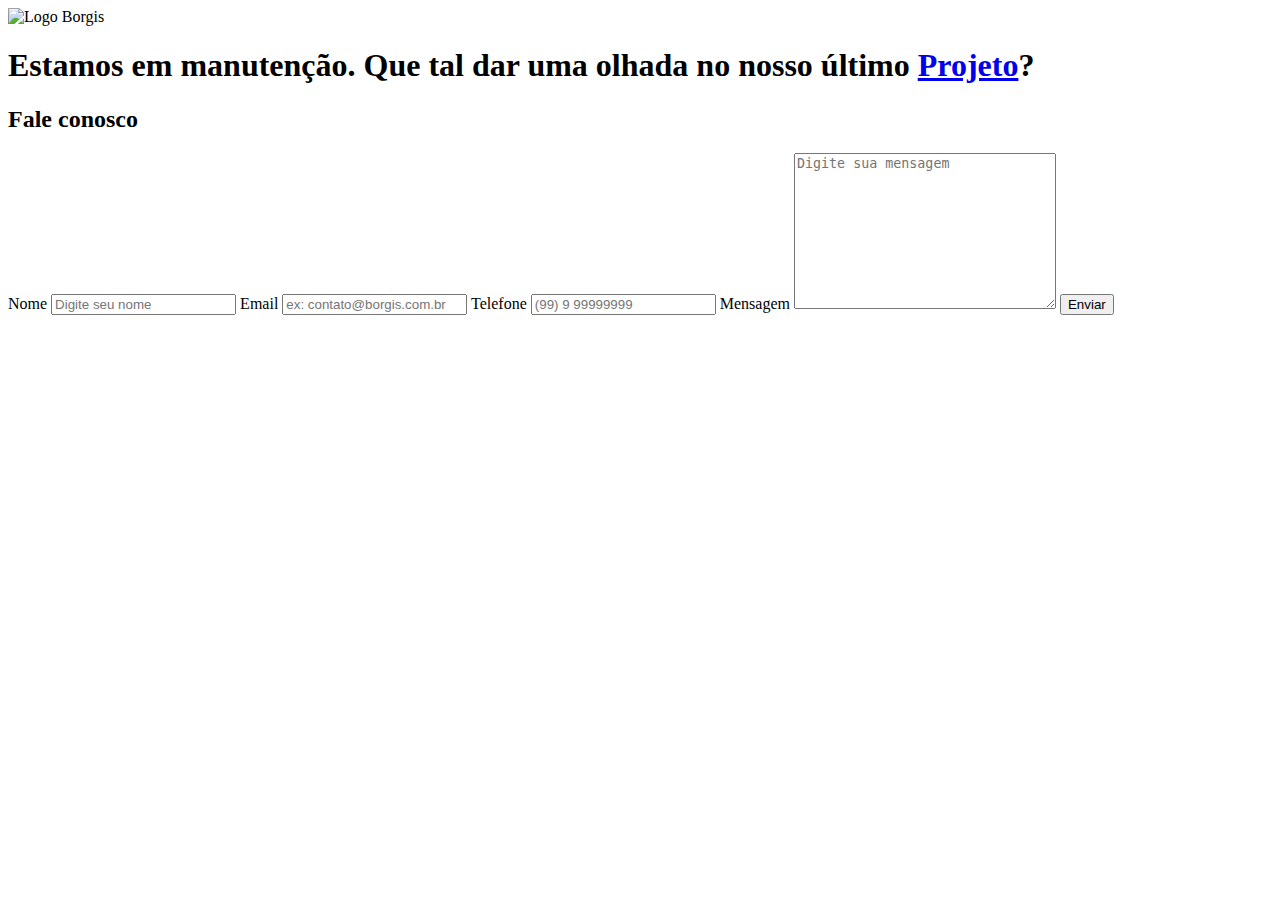
==== index.html @ 3ebaa64a "first commit: adicionado a estrutura atual" ====
<!DOCTYPE html>
<html lang="en">
<head>
    <meta charset="UTF-8">
    <meta name="viewport" content="width=device-width, initial-scale=1.0">
    <link rel="preconnect" href="https://fonts.googleapis.com">
    <link rel="preconnect" href="https://fonts.gstatic.com" crossorigin>
    <link href="https://fonts.googleapis.com/css2?family=Montserrat:ital,wght@0,100..900;1,100..900&family=Oswald:wght@200..700&display=swap" rel="stylesheet">
    <link rel="shortcut icon" href="assets/imgs/favicon.png" type="image/x-icon">
    <title>Borgis - Desenvolvimento</title>
    <link rel="stylesheet" href="assets/css/style-index.css">
</head>
<body>
    <header>
        <img src="assets/imgs/logo-borgis.svg" alt="Logo Borgis">
    </header>
    <main >
        <h1>Estamos em manutenção. Que tal dar uma olhada no nosso último <a href="https://borgis.com.br/htmls/relatorios.html">Projeto</a>?</h1>
        <section class="contato">
            <h2>Fale conosco</h2>
            <form id="frmContato" action="https://formsubmit.co/c2db06353ae8633bc7feb4b4b7a98e05" method="post">
                <label>Nome</label>
                <input type="text" name="name" placeholder="Digite seu nome" autocomplete="off">
                <label>Email</label>
                <input type="email" name="email" placeholder="ex: contato@borgis.com.br" autocomplete="on">
                <label>Telefone</label>
                <input type="tel" name="telefone" placeholder="(99) 9 99999999" autocomplete="off">
                <label>Mensagem</label>
                <textarea name="message" cols="30" rows="10" placeholder="Digite sua mensagem"></textarea>
                <button id="btnFrmEnvia" type="submit" >Enviar</button>
                <input type="hidden" name="_next" value="https://borgis.com.br/htmls/thanks.html">
                <input type="hidden" name="_captcha" value="false">
            </form>
        </section>
    </main>
</body>
</html>
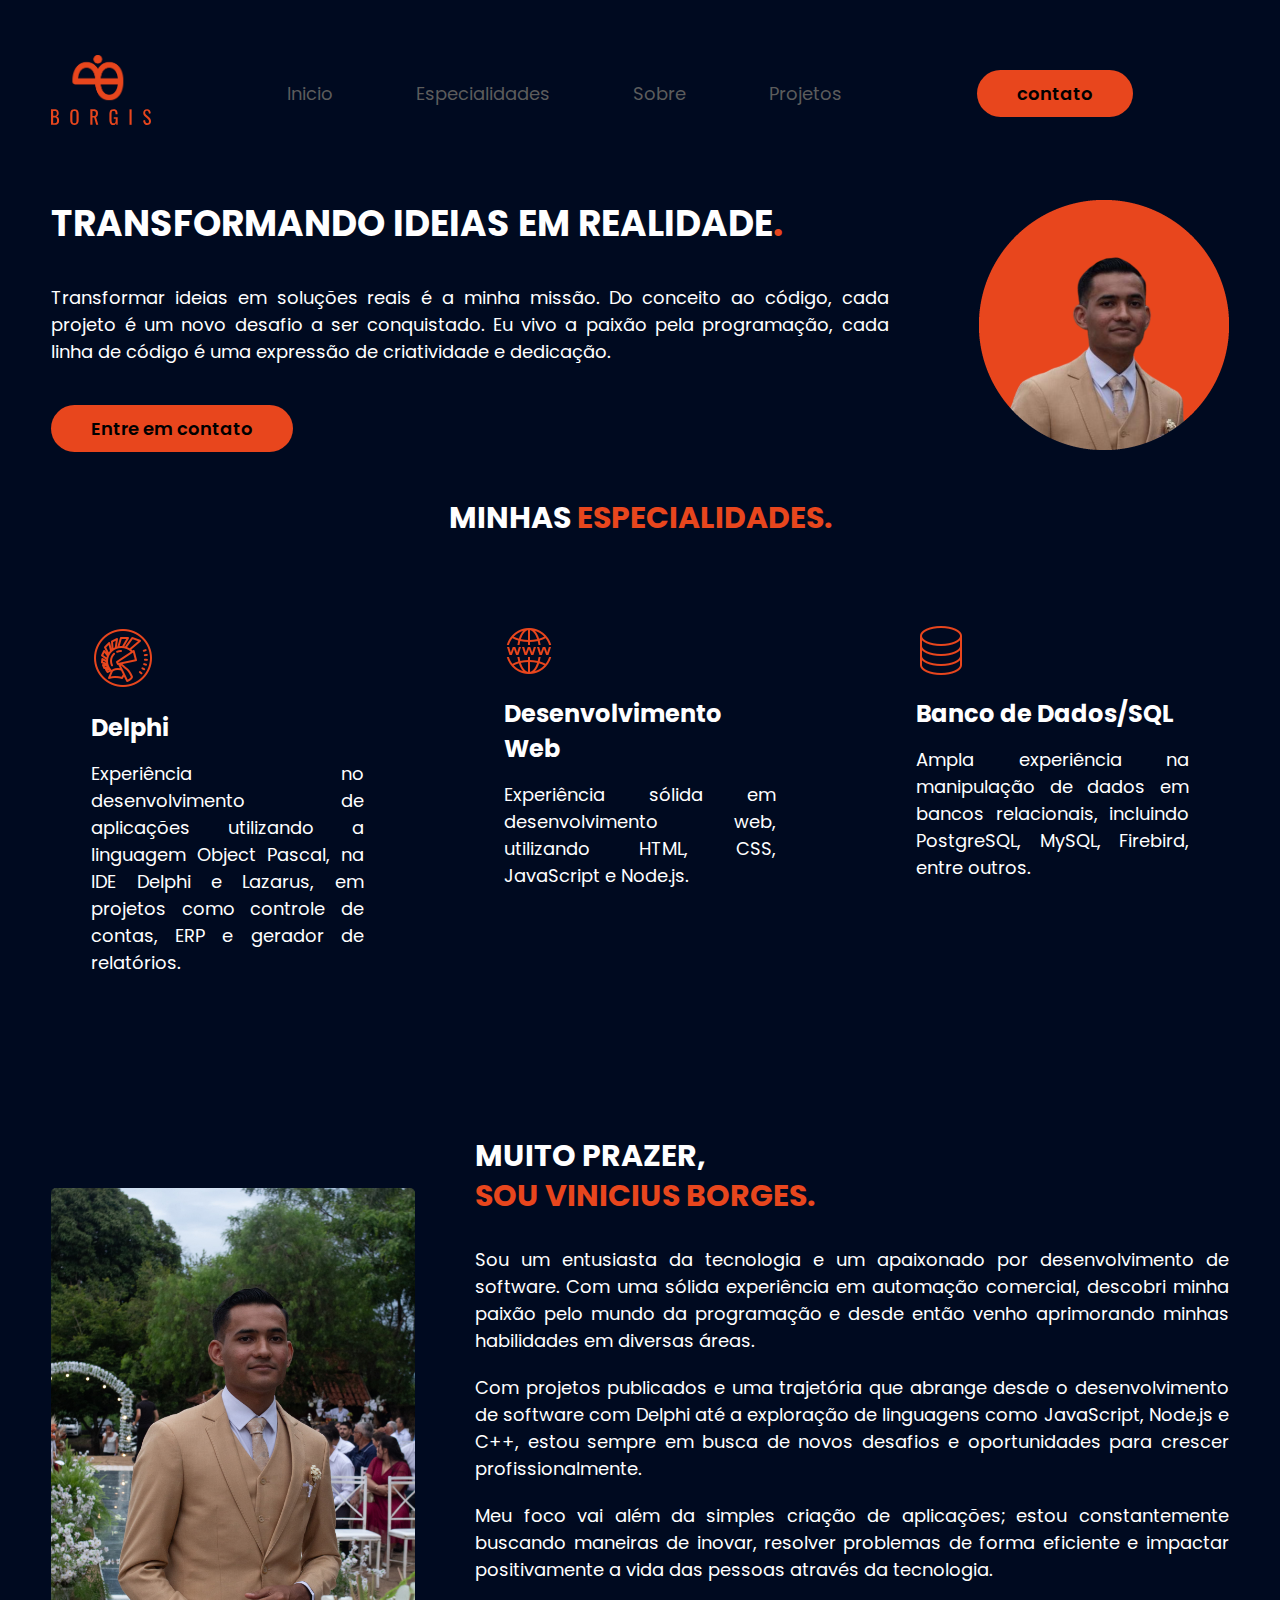
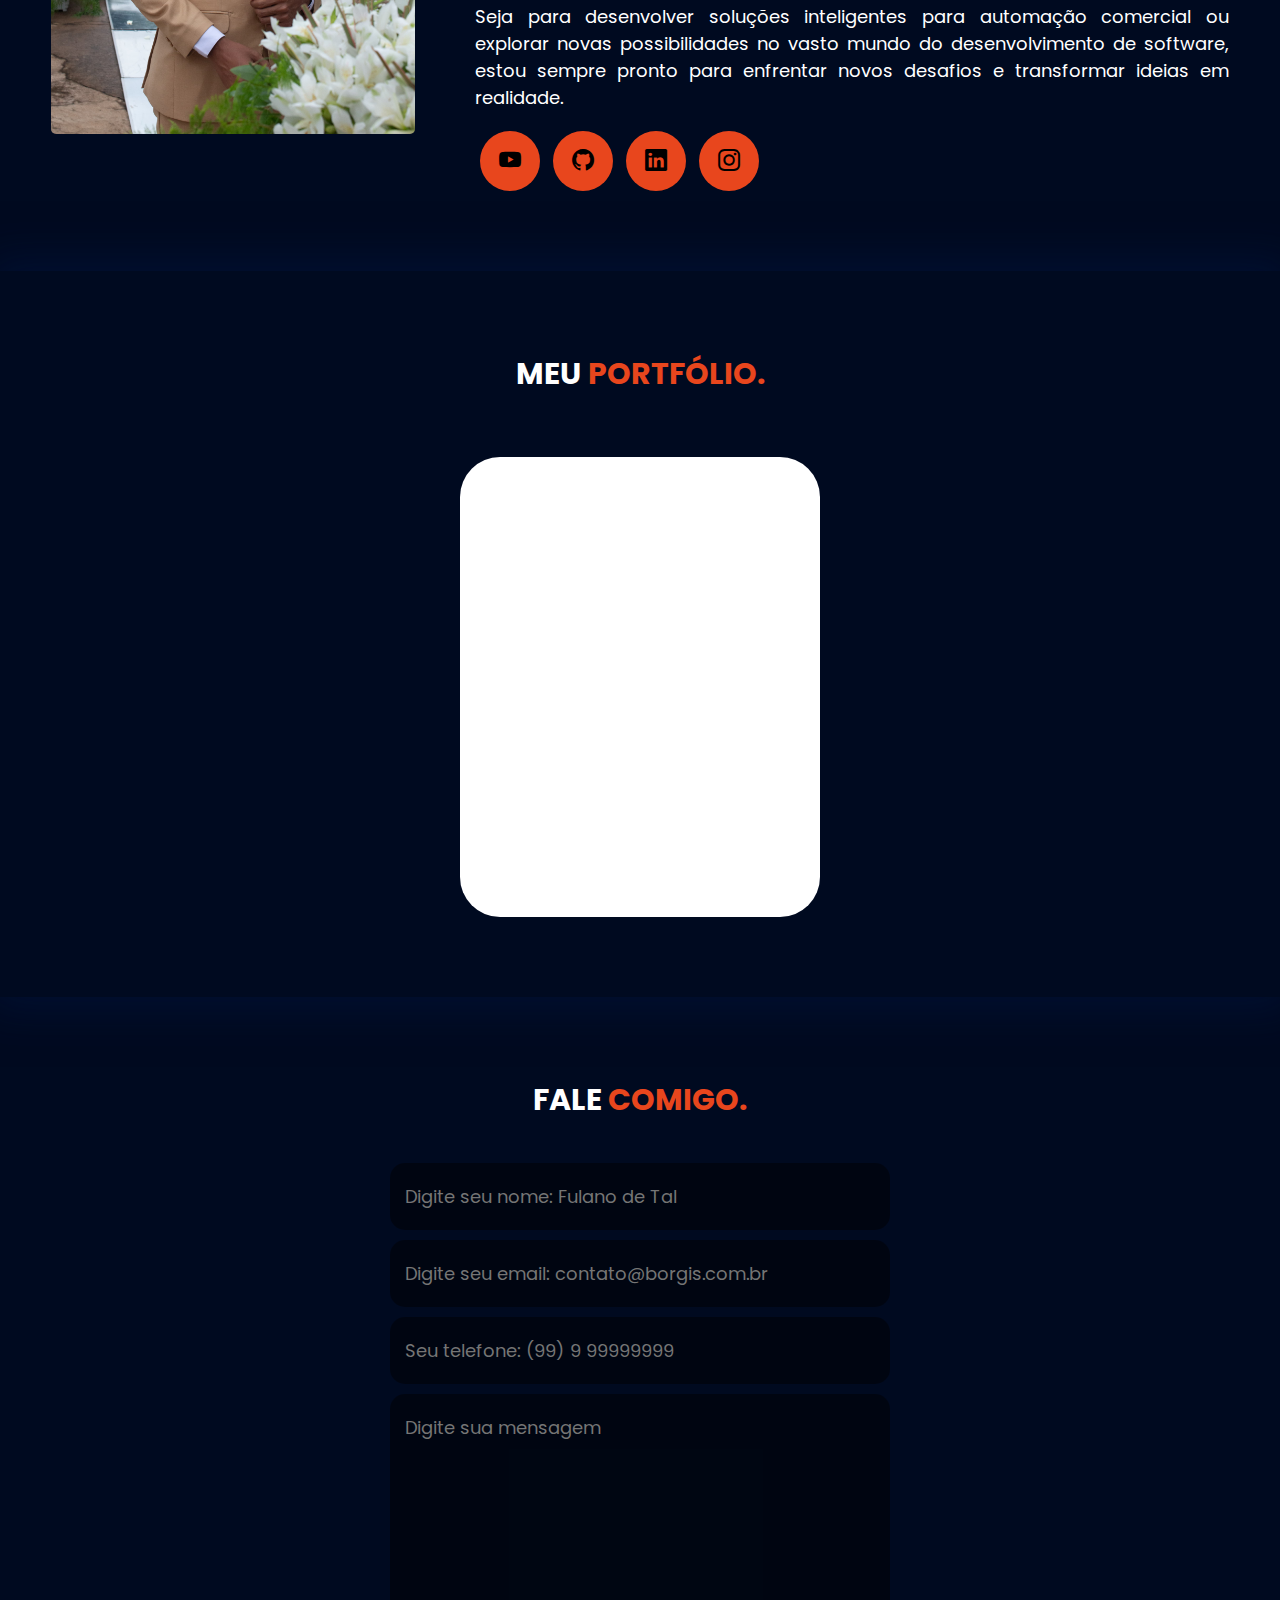
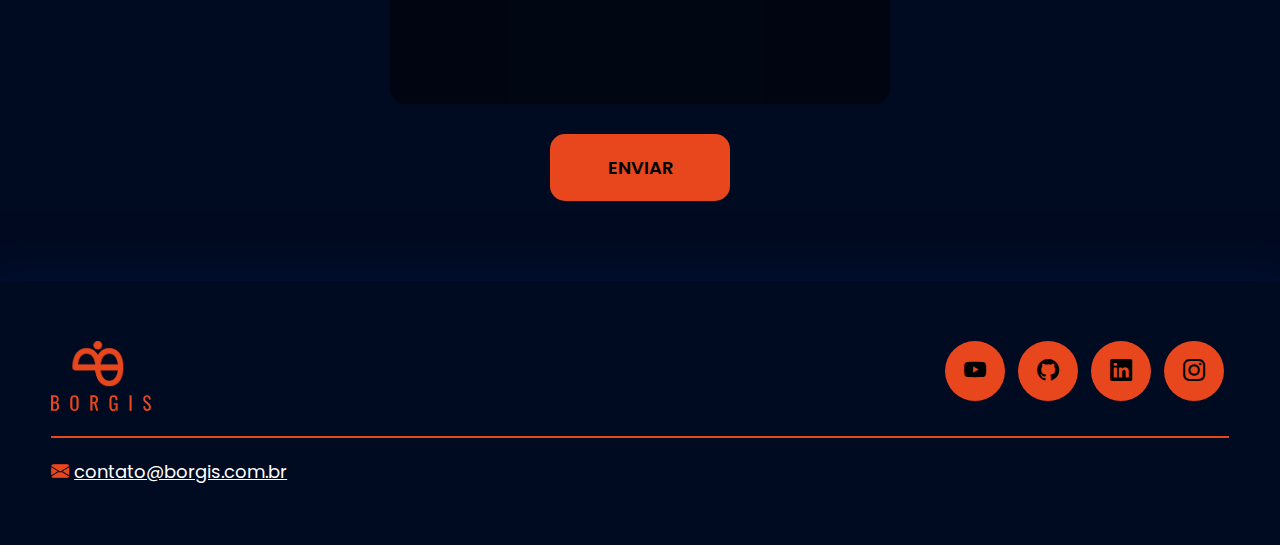
==== commit aef9bdcd: "corrigido nome da pasta assets, finalizada landing page principal index.html" ====
--- a/index.html
+++ b/index.html
@@ -3,35 +3,206 @@
 <head>
     <meta charset="UTF-8">
     <meta name="viewport" content="width=device-width, initial-scale=1.0">
+    <!-- GOOGLE FONTS -->
     <link rel="preconnect" href="https://fonts.googleapis.com">
     <link rel="preconnect" href="https://fonts.gstatic.com" crossorigin>
-    <link href="https://fonts.googleapis.com/css2?family=Montserrat:ital,wght@0,100..900;1,100..900&family=Oswald:wght@200..700&display=swap" rel="stylesheet">
+    <link href="https://fonts.googleapis.com/css2?family=Poppins:ital,wght@0,100;0,200;0,300;0,400;0,500;0,600;0,700;0,800;0,900;1,100;1,200;1,300;1,400;1,500;1,600;1,700;1,800;1,900&display=swap" rel="stylesheet">
+    <!-- FIM GOOGLE FONTS -->
+    <!-- BOOTSTRAP ICONS -->
+    <link rel="stylesheet" href="https://cdn.jsdelivr.net/npm/bootstrap-icons@1.11.3/font/bootstrap-icons.min.css">
+    <!-- FIM BOOTSTRAP ICONS-->
     <link rel="shortcut icon" href="assets/imgs/favicon.png" type="image/x-icon">
+    <meta name="description" content="Bem-vindo ao Borgis! Sou um desenvolvedor de software apaixonado por transformar ideias em realidade. No Borgis, ofereço serviços de desenvolvimento web, criação de aplicativos móveis, automação comercial e consultoria em tecnologia da informação. Tenho experiência em Delphi, desenvolvimento web, bancos de dados/SQL e muito mais. Entre em contato comigo para discutir como posso ajudar a transformar suas ideias em soluções de software personalizadas e inovadoras.">
+    <meta name="keywords" content="Borgis, desenvolvimento de software, desenvolvimento web, aplicativos móveis, automação comercial, consultoria em TI, Delphi, HTML, CSS, JavaScript, Node.js, PostgreSQL, MySQL, Firebird, gerador de relatórios, FastReport, sistema Gdoor, Firebird 2.0">
     <title>Borgis - Desenvolvimento</title>
     <link rel="stylesheet" href="assets/css/style-index.css">
+    <script src="/assets/js/script-index.js" defer></script>
 </head>
 <body>
     <header>
-        <img src="assets/imgs/logo-borgis.svg" alt="Logo Borgis">
+        <div class="container">
+            <div class="logo">
+                <a href="#topo">
+                    <img src="assets/imgs/logo-borgis.svg" alt="Logo da pagina e botão para voltar ao inicio">
+                </a>
+            </div><!-- logo --> 
+
+            <nav class="menu-desktop">
+                <ul>
+                    <li><a href="#topo">Inicio</a></li>
+                    <li><a href="#especialidades">Especialidades</a></li>
+                    <li><a href="#sobre">Sobre</a></li>
+                    <li><a href="#portfolio">Projetos</a></li>
+                </ul>
+            </nav><!-- menu-desktop -->
+
+            <div class="btn-contato">
+                <a href="#contato">
+                    <button>
+                        contato
+                    </button>
+                </a>
+            </div><!-- btn-contato -->
+
+            <div id="ab-menu" class="btn-abrir-menu">
+                <i class="bi bi-list"></i>
+            </div> <!-- fim-btn-abrir-menu -->
+
+            <div class="menu-mobile" id="menu-mobile">
+                <div class="btn-fechar">
+                    <i class="bi bi-x-lg"></i>
+                </div> <!-- fim-btn-fechar -->
+
+                <nav>
+                    <ul>
+                        <li><a href="#topo">Inicio</a></li>
+                        <li><a href="#especialidades">Especialidades</a></li>
+                        <li><a href="#sobre">Sobre</a></li>
+                        <li><a href="#portfolio">Projetos</a></li>
+                        <li><a href="#contato">Contato</a></li>
+                    </ul>
+                </nav><!-- nav-menu-mobile -->
+            </div> <!-- fim-menu-mobile -->
+
+            <div class="overlay-menu" id="overlay-menu">
+
+            </div>
+
+        </div><!-- container -->
     </header>
     <main >
-        <h1>Estamos em manutenção. Que tal dar uma olhada no nosso último <a href="https://borgis.com.br/htmls/relatorios.html">Projeto</a>?</h1>
-        <section class="contato">
-            <h2>Fale conosco</h2>
-            <form id="frmContato" action="https://formsubmit.co/c2db06353ae8633bc7feb4b4b7a98e05" method="post">
-                <label>Nome</label>
-                <input type="text" name="name" placeholder="Digite seu nome" autocomplete="off">
-                <label>Email</label>
-                <input type="email" name="email" placeholder="ex: contato@borgis.com.br" autocomplete="on">
-                <label>Telefone</label>
-                <input type="tel" name="telefone" placeholder="(99) 9 99999999" autocomplete="off">
-                <label>Mensagem</label>
-                <textarea name="message" cols="30" rows="10" placeholder="Digite sua mensagem"></textarea>
-                <button id="btnFrmEnvia" type="submit" >Enviar</button>
-                <input type="hidden" name="_next" value="https://borgis.com.br/htmls/thanks.html">
-                <input type="hidden" name="_captcha" value="false">
-            </form>
-        </section>
-    </main>
+
+        <section id="topo" class="topo-pg">
+            <div class="container">
+                <div class="flex">
+
+                    <div class="txt-topo-pg">
+                        <h1>TRANSFORMANDO IDEIAS EM REALIDADE<SPAN>.</SPAN></h1>
+                        <p>Transformar ideias em soluções reais é a minha missão. Do conceito ao código, cada projeto é um novo desafio a ser conquistado. Eu vivo a paixão pela programação, cada linha de código é uma expressão de criatividade e dedicação.</p>
+                        <div class="btn-contato">
+                            <a href="#">
+                                <button>
+                                    Entre em contato
+                                </button>
+                            </a>
+                        </div> <!-- fim-btn-contato -->
+                    </div> <!-- fim-txt-topo-pg -->                    
+
+                    <div class="img-topo-pg">
+                        <img src="assets/imgs/borgis-perfil.png" alt="Uma foto de perfil do Borgis">
+                    </div> <!-- fim-img-topo-pg -->
+                </div> <!-- fim-flex -->
+            </div> <!-- fim-container -->
+        </section> <!-- fim-topo-pg -->
+
+        <section id="especialidades" class="especialidades">
+            <div class="container">
+                <h2 class="titulo">MINHAS <span>ESPECIALIDADES.</span></h2>
+                <div class="flex">
+                    <div class="card">
+                        <img src="/assets/imgs/delphi-icon.png" alt="Icone do Delphi retirado da Icons8">
+                        <h3>Delphi</h3>
+                        <p>Experiência no desenvolvimento de aplicações utilizando a linguagem Object Pascal, na IDE Delphi e Lazarus, em projetos como controle de contas, ERP e gerador de relatórios.</p>
+                    </div> <!-- fim-card -->
+
+                    <div class="card">
+                        <img src="assets/imgs/web-icon.png" alt="Icone do Delphi retirado da Icons8">
+                        <h3>Desenvolvimento Web</h3>
+                        <p>Experiência sólida em desenvolvimento web, utilizando HTML, CSS, JavaScript e Node.js.</p>
+                    </div> <!-- fim-card -->
+
+                    <div class="card">
+                        <img src="/assets/imgs/database-icon.png" alt="Icone do Delphi retirado da Icons8">
+                        <h3>Banco de Dados/SQL</h3>
+                        <p>Ampla experiência na manipulação de dados em bancos relacionais, incluindo PostgreSQL, MySQL, Firebird, entre outros.</p>
+                    </div> <!-- fim-card -->
+                </div> <!-- fim-flex -->
+            </div> <!-- fim-container -->
+        </section> <!-- fim-especialidades -->
+
+        <section id="sobre" class="sobre">
+            <div class="container">
+                <div class="flex">
+
+                    <div class="img-sobre">
+                        <img src="/assets/imgs/borgis-integer.jpeg" alt="Um foto de perfil do Borgis">
+                    </div> <!-- fim-img-sobre -->
+
+                    <div class="txt-sobre">
+                        <h2>MUITO PRAZER, <span>SOU VINICIUS BORGES.</span></h2>
+                        <p>Sou um entusiasta da tecnologia e um apaixonado por desenvolvimento de software. Com uma sólida experiência em automação comercial, descobri minha paixão pelo mundo da programação e desde então venho aprimorando minhas habilidades em diversas áreas.</p>
+                        <p>Com projetos publicados e uma trajetória que abrange desde o desenvolvimento de software com Delphi até a exploração de linguagens como JavaScript, Node.js e C++, estou sempre em busca de novos desafios e oportunidades para crescer profissionalmente.</p>
+                        <p>Meu foco vai além da simples criação de aplicações; estou constantemente buscando maneiras de inovar, resolver problemas de forma eficiente e impactar positivamente a vida das pessoas através da tecnologia.</p>
+                        <p>Seja para desenvolver soluções inteligentes para automação comercial ou explorar novas possibilidades no vasto mundo do desenvolvimento de software, estou sempre pronto para enfrentar novos desafios e transformar ideias em realidade.</p>
+
+                        <div class="btn-social">
+                            <a href="#"><button><i class="bi bi-youtube"></i></button></a>
+                            <a href="#"><button><i class="bi bi-github"></i></button></a>
+                            <a href="#"><button><i class="bi bi-linkedin"></i></button></a>
+                            <a href="#"><button><i class="bi bi-instagram"></i></button></a>
+                        </div> <!-- FIM-BTN-SOCIAL -->
+                    </div> <!-- fim-txt-sobre --> 
+
+                </div> <!-- fim-flex -->
+            </div> <!-- fim-container -->
+        </section> <!-- fim-sobre -->
+
+        <section id="portfolio" class="portifolio">
+            <div class="container">
+                <h2 class="titulo">MEU <span>PORTFÓLIO.</span></h2>
+                <div class="flex">
+                    <div class="img-port">
+                            <iframe scrolling="no" src="https://borgis.com.br/htmls/relatorios.html" width="100%" height="100%"></iframe>  
+                            <div class="overlay">
+                                Borgis - Relatórios Personalizados
+                            </div>         
+                    </div> <!-- fim-img-port -->                   
+                </div> <!-- fim-flex -->
+            </div> <!-- fim-container -->
+        </section> <!-- fim-portifolio -->
+
+        <section id="contato" class="contato">
+            <div class="container">
+                <h2 class="titulo">FALE <span>COMIGO.</span></h2>
+                    <form id="frmContato" action="https://formsubmit.co/c2db06353ae8633bc7feb4b4b7a98e05" method="post">
+                        <input type="text" name="name" placeholder="Digite seu nome: Fulano de Tal" autocomplete="off">
+                        <input type="email" name="email" placeholder="Digite seu email: contato@borgis.com.br" autocomplete="on">
+                        <input type="tel" name="telefone" placeholder="Seu telefone: (99) 9 99999999" autocomplete="off">
+                        <textarea name="message" cols="30" rows="10" placeholder="Digite sua mensagem"></textarea>
+                        <div class="btn-enviar"><input type="submit" value="ENVIAR"></div>
+                        <!-- <button id="btnFrmEnvia" type="submit" >ENVIAR</button> -->
+                        <input type="hidden" name="_next" value="https://borgis.com.br/htmls/thanks.html">
+                        <input type="hidden" name="_captcha" value="false">
+                    </form> <!-- fim-formulario -->
+            </div> <!-- fim-container -->
+        </section> <!-- fim-contato -->
+    </main> <!-- fim-da-main -->
+
+    <footer>
+        <div class="container">
+
+            <div class="line-footer">
+                <div class="flex">
+                    <div class="logo-footer">
+                        <img src="/assets/imgs/logo-borgis.svg" alt="Logo borgis">
+                    </div>
+                    <div class="btn-social">
+                        <a href="#"><button><i class="bi bi-youtube"></i></button></a>
+                        <a href="#"><button><i class="bi bi-github"></i></button></a>
+                        <a href="#"><button><i class="bi bi-linkedin"></i></button></a>
+                        <a href="#"><button><i class="bi bi-instagram"></i></button></a>
+                    </div> <!-- fim-btn-social -->
+                </div>
+            </div> <!-- fim-da-linha -->
+
+            <div class="line-footer cborda">
+                <div class="flex">
+                    <p><i class="bi bi-envelope-fill"></i> <a href="mailto:contato@borgis.com.br">contato@borgis.com.br</a></p>
+                </div>
+                
+            </div> <!-- fim-da-linha -->
+
+        </div> <!-- fim-do-container -->
+    </footer> <!-- fim-do-footer -->
 </body>
 </html>--- a/assets/css/style-index.css
+++ b/assets/css/style-index.css
@@ -0,0 +1,538 @@
+/* ESTILO GERAL */
+
+* {
+    margin: 0;
+    padding: 0;
+    box-sizing: border-box;
+    font-family: "Poppins", sans-serif;
+}
+
+/* Definindo um tamanho base para o corpo do texto */
+html {
+    font-size: 12px; /* Tamanho base em pixels */
+  }
+  
+  /* Usando clamp para definir o tamanho do texto */
+  h1 {
+    font-size: clamp(2rem, 5vw, 3rem); /* Tamanho mínimo, viewport width e tamanho máximo */
+  }
+  
+  h2 {
+    font-size: clamp(1.5rem, 4vw, 2.5rem);
+  }
+  
+  h3 {
+    font-size: clamp(1.2rem, 3vw, 2rem);
+  }
+  
+  p {
+    font-size: clamp(1rem, 2vw, 1.5rem);
+    text-align: justify;
+  }
+  
+  a {
+    font-size: clamp(1rem, 2vw, 1.5rem);
+  }
+
+  i {
+    color: #000;
+  }
+  
+
+body {
+    background-color: #000A20;
+    height: 100vh;
+}
+
+.container {
+    margin: 0 auto;
+    max-width: 1280px;
+}
+
+.flex {
+    display: flex;
+}
+
+.btn-contato button{
+    padding: 10px 40px;
+    font-size: 18px;
+    font-weight: 600;
+    background-color: #E8461D;
+    border: 0;
+    border-radius: 30px;
+    cursor: pointer;
+    transition: .2s;
+}
+
+.btn-contato button:hover {
+    box-shadow: 0 0 8px #E8461D;
+    transform: scale(1.05);
+}
+
+h2.titulo {
+    color: #fff;
+    text-align: center;
+}
+
+h2.titulo span {
+    color: #E8461D;
+}
+
+button:hover{
+    box-shadow: 0 0 8px #E8461D;
+    transform: scale(1.05);
+}
+
+.btn-social button{
+    width: 60px;
+    height: 60px;
+    border-radius: 50%;
+    border: none;
+    background-color: #E8461D;
+    font-size: 22px;
+    cursor: pointer;
+    margin: 0 5px;
+    transition: .2s;
+}
+
+/* HEADER */
+header{
+    padding: 40px 4%;
+    top: 0;
+    position: fixed;
+    width: 100%;
+    background-color: #000A20;
+    z-index: 9999;
+}
+
+header > .container {
+display: flex;
+align-items: center;
+justify-content: space-between;
+}
+
+header a {
+    color: #5c5c5c;
+    text-decoration: none;
+    display: inline-block;
+    transition: .2s;
+}
+
+header a:hover {
+    color: #fff;
+    transform: scale(1.05);
+}
+
+header .container > .logo {
+    height: auto;
+    width: 100px;
+}
+
+header .container > .logo img{
+    height: auto;
+    width: 100px;
+    object-fit: cover;
+}
+
+header nav ul {
+    list-style: none;
+}
+
+header nav.menu-desktop ul li {
+    display: inline-block;
+    padding: 40px;
+}
+
+/* ESTILO MENU MOBILE */
+.menu-mobile{
+    background-color: #001644;
+    height: 100vh;
+    position: fixed;
+    top: 0;
+    right: 0;
+    width: 0;
+    overflow: hidden;
+    transition: .5s;
+    z-index: 99999;
+}
+
+.menu-mobile.abrir-menu {
+    width: 70%;
+}
+
+.menu-mobile.abrir-menu ~ .overlay-menu {
+    display: block;
+}
+
+.menu-mobile .btn-fechar {
+    padding: 20px 5%;
+}
+
+.menu-mobile .btn-fechar i{
+    color: #E8461D;
+    font-size: 30px;
+}
+
+.menu-mobile nav ul{
+    text-align: right;
+}
+
+.menu-mobile nav ul li a{
+    color: #fff;
+    font-size: 20px;
+    font-weight: 300;
+    padding: 20px 8%;
+    display: block;
+}
+
+.menu-mobile nav ul li a:hover{
+    background-color: #E8461D;
+}
+
+.btn-abrir-menu i {
+    color: #E8461D;
+    font-size: 45px;
+    display: none;
+}
+
+.overlay-menu{
+    background-color: #000000a7;
+    width: 100%;
+    height: 100%;
+    position: fixed;
+    top: 0;
+    right: 0;
+    z-index: 8888;
+    display: none;
+}
+
+/* ESTILO DO TOPO DA PAGINA */
+section.topo-pg {
+    padding-top: calc(2 * 100px);
+    padding-right: 4%;
+    padding-bottom: 0;
+    padding-left: 4%;
+  }
+
+section.topo-pg .flex{
+    align-items: center;
+    justify-content: center;
+    gap: 90px;
+}
+
+.topo-pg h1{
+    color: #fff;
+    line-height: 40px;
+}
+
+.topo-pg .txt-topo-pg h1 span{
+    color: #E8461D;
+}
+
+.topo-pg .txt-topo-pg p{
+    color: #fff;
+    margin: 40px 0;
+    text-align: justify;
+}
+
+.topo-pg .img-topo-pg img{
+    position: relative;
+    animation: flutuar 2s ease-in-out infinite alternate;
+}
+
+@keyframes flutuar {
+    0%{
+        top: 0;
+    }
+    100%{
+        top: 25px;
+    }
+}
+
+/* ESTILO DAS ESPECIALIDADES */
+
+section.especialidades {
+    padding: 40px 4%;
+    scroll-margin-top: 150px;
+}
+
+section.especialidades .flex{
+    gap: 60px;
+}
+
+.especialidades .card {
+    color: #fff;
+    padding: 40px;
+    margin-top: 45px;
+    border-radius: 20px;
+    transition: .2s;
+    width: 40%;
+    cursor: pointer;
+}
+
+.especialidades .card:hover {
+    transform: scale(1.05);
+    box-shadow: 0 0 20px #001644;
+}
+
+.especialidades .card h3 {
+    margin: 15px 0;
+}
+
+/* ESTILO SOBRE */
+section.sobre {
+    padding: 80px 4%;
+    scroll-margin-top: 150px;
+}
+
+section.sobre .flex {
+    align-items: center;
+    gap: 60px;
+}
+
+section.sobre .flex .img-sobre  {
+    height: 100%;
+    width: 100%;
+}
+
+section.sobre .flex .img-sobre img{
+    height: 100%;
+    width: 100%;
+    border-radius: 5px;
+    object-fit: cover;
+}
+
+.sobre .txt-sobre {
+    color: #fff;
+}
+
+.sobre .txt-sobre h2{
+    line-height: 40px;
+    margin-bottom: 30px;
+}
+.sobre .txt-sobre h2 span{
+    display: block;
+    color: #E8461D;
+}
+.sobre .txt-sobre p{
+    margin: 20px 0;
+    text-align: justify;
+}
+
+/* ESTILO DO PORTFOLIO */
+section.portifolio {
+    padding: 80px 4%;
+    box-shadow: 0 0 40px 10px #00164480;
+    scroll-margin-top: 150px;
+}
+section.portifolio .flex{
+    justify-content: space-around;
+    margin-top: 60px;
+}
+
+.img-port {
+    width: 360px;
+    margin: 0 auto;
+    max-width: 360px;
+    height: 460px;
+    border-radius: 40px;
+    background-color: #fff;
+    position: relative;
+}
+
+
+.img-port a{
+    cursor: pointer;
+    text-decoration: none;
+    color: #fff;
+}
+
+.img-port iframe{
+    border-radius: 40px;
+    border: none;
+}
+.overlay{
+    position: absolute;
+    top: 0;
+    left: 0;
+    width: 100%;
+    height: 100%;
+    background-color: #000000da;
+    border-radius: 40px;
+    display: flex;
+    align-items: center;
+    justify-content: center;
+    font-weight: 600;
+    color: #fff;
+    opacity: 0;
+    cursor: pointer;
+    transition: .5s;
+    text-align: center;
+}
+
+.overlay:hover{
+    opacity: 1;
+}
+
+/* ESTILO CONTATO */
+section.contato {
+    padding: 80px 4%;
+    scroll-margin-top: 150px;
+}
+
+form{
+    max-width: 500px;
+    margin: 0 auto;
+    display: flex;
+    justify-content: center;
+    flex-direction: column;
+    gap: 10px;
+    margin-top: 40px;
+}
+
+form input, form textarea {
+    width: 100%;
+    background-color: #00000071;
+    border: none;
+    outline: none;
+    padding: 20px 15px;
+    border-radius: 15px;
+    color: #fff;
+    font-size: 18px;
+}
+
+form textarea{
+    resize: none;
+}
+
+form .btn-enviar {
+    margin-top: 20px;
+    text-align: center;
+
+}
+
+form .btn-enviar input {
+    width: 180px;
+    background-color: #E8461D;
+    color: #000;
+    font-weight: 600;
+    cursor: pointer;
+    transition: .2s;
+}
+
+form .btn-enviar input:hover {
+    box-shadow: 0 0 8px #E8461D;
+    transform: scale(1.05);
+}
+
+/* ESTILO DO FOOTER */
+footer{
+    padding: 40px 4%;
+    box-shadow: 0 0 40px 10px #00164480;
+}
+
+footer .flex{
+    justify-content: space-between;
+}
+
+footer .line-footer{
+    padding: 20px 0;
+}
+
+footer .line-footer p i{
+    color: #E8461D;
+}
+
+footer .line-footer p a{
+    color: #fff;
+}
+
+footer .line-footer .logo-footer {
+    height: auto;
+    width: 100px;
+}
+
+.line-footer .logo-footer img{
+    height: auto;
+    width: 100px;
+    object-fit: cover;
+}
+
+.cborda {
+    border-top: 2px solid #E8461D;
+}
+
+@media screen and (max-width: 1020px){
+    /* CLASSES GERAIS */
+    html{
+        font-size: 18px;
+    }
+
+    .flex {
+        flex-direction: column;
+    }
+
+    .topo-pg .flex {
+        flex-direction: column-reverse;
+    }
+
+    /* CABECALHO */
+    .menu-desktop, .btn-contato{
+        display: none;
+    }
+
+    .btn-abrir-menu i {
+        display: block;
+    }
+
+    /* TOPO DO SITE */
+    section.topo-pg {
+        padding-top: calc(2 * 150px);
+        padding-right: 4%;
+        padding-bottom: 0;
+        padding-left: 4%;
+    }
+
+
+    /* ESTILO ESPECIALIDADES */
+    section.especialidades {
+        padding: 80px 8%;
+    }
+    .especialidades .card {
+        width: 100%;
+    }
+
+    /* ESTILO SOBRE */
+    section.sobre{
+        padding: 80px 8%;
+    }
+
+    .sobre .txt-sobre h2{
+        line-height: 32px;
+        text-align: center;
+    }
+
+    .btn-social{
+        text-align: center;
+    }
+
+    /* PORTFOLIO */
+
+    section.portfolio .flex{
+        gap: 40px;
+    }
+
+    /* FOOTER */
+
+    footer .flex {
+        flex-direction: column;
+        gap: 40px;
+    }
+    footer .line-footer {
+        text-align: center;
+    }
+
+    footer .line-footer .logo-footer, footer .line-footer .flex p{
+        margin: 0 auto;
+    }
+}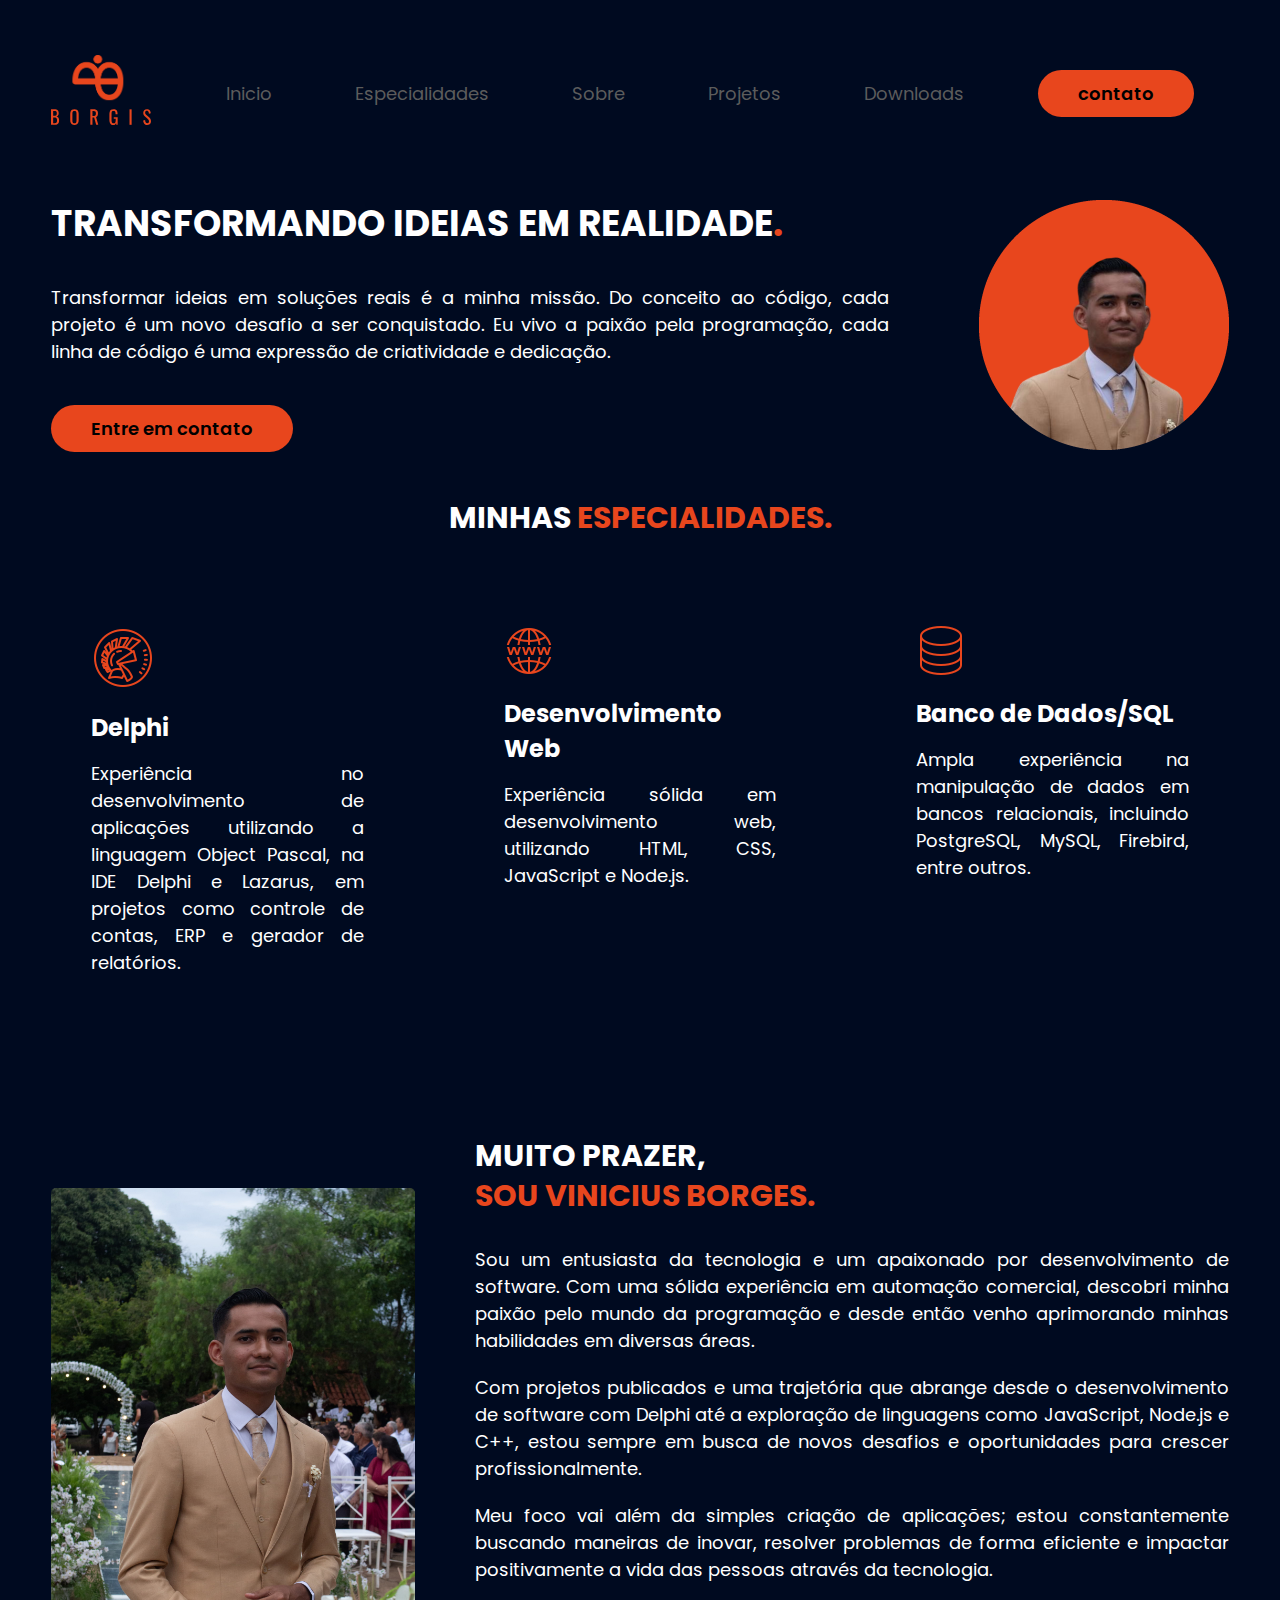
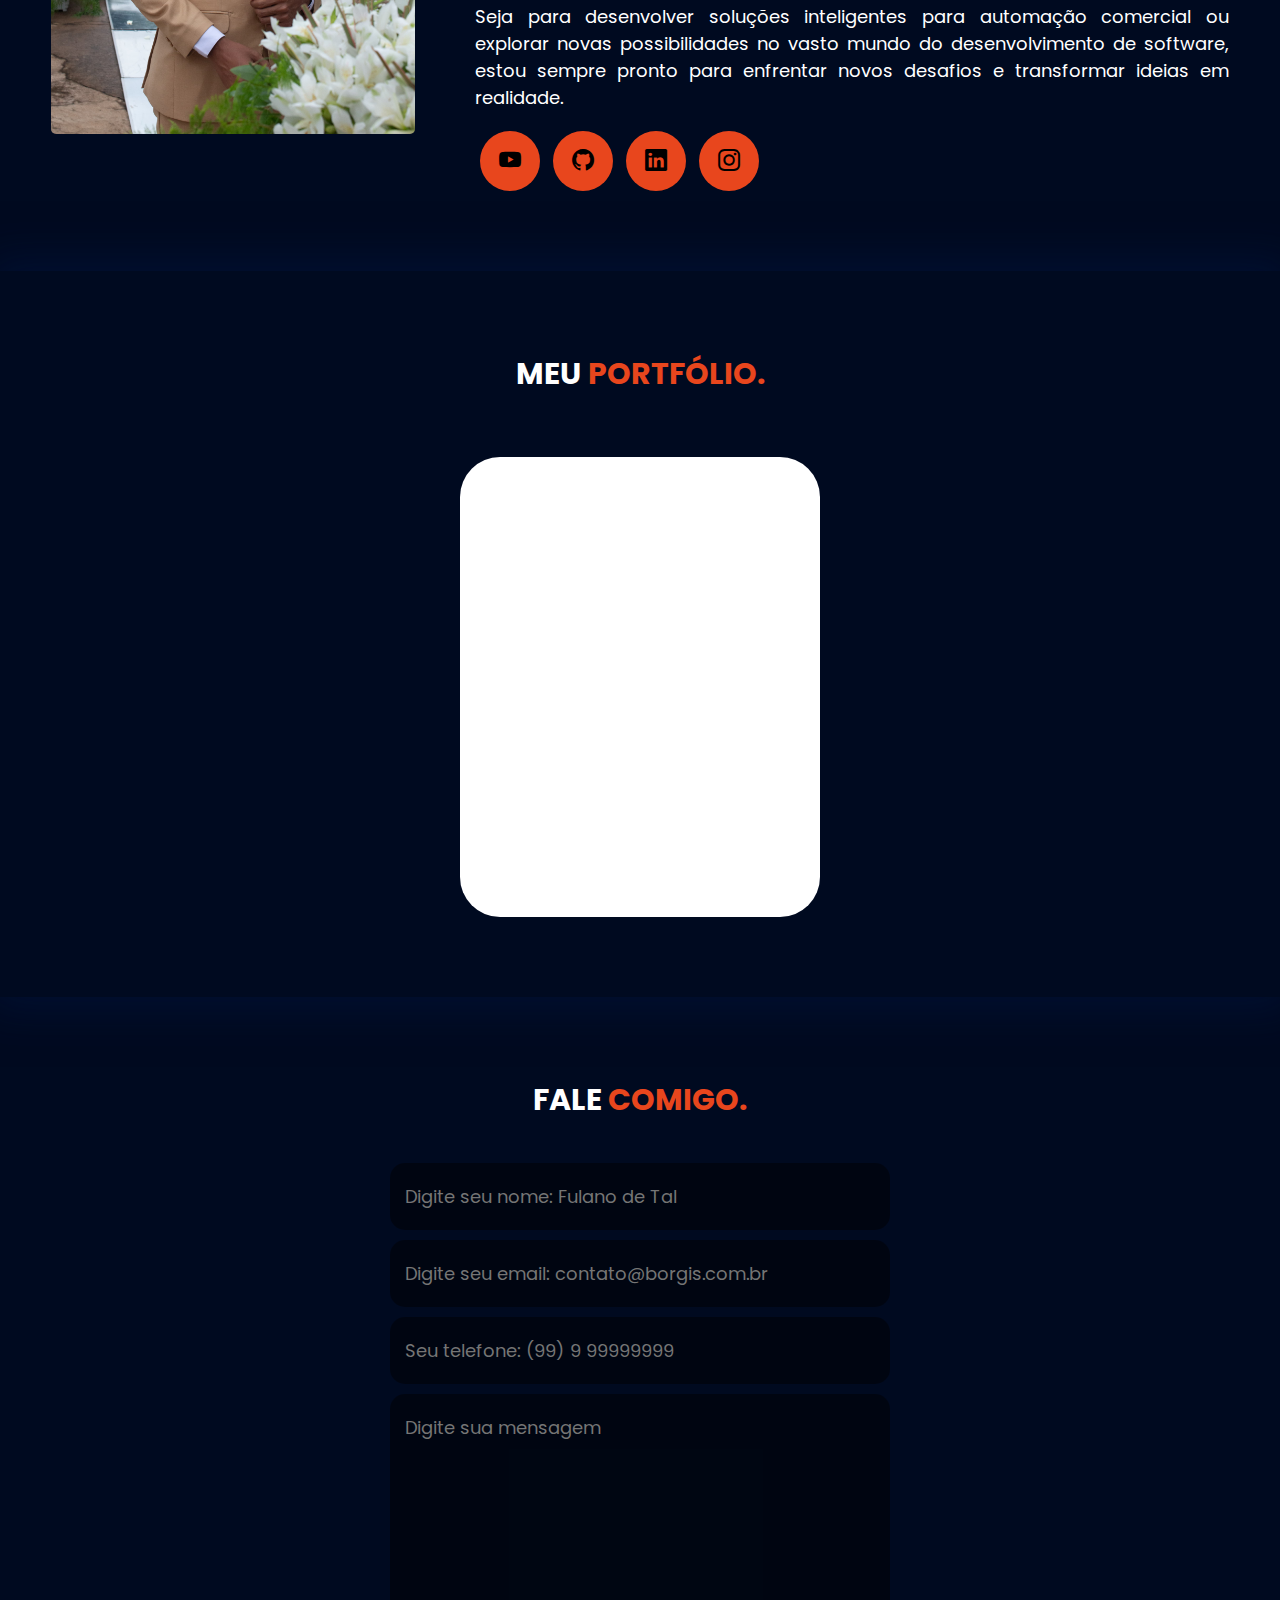
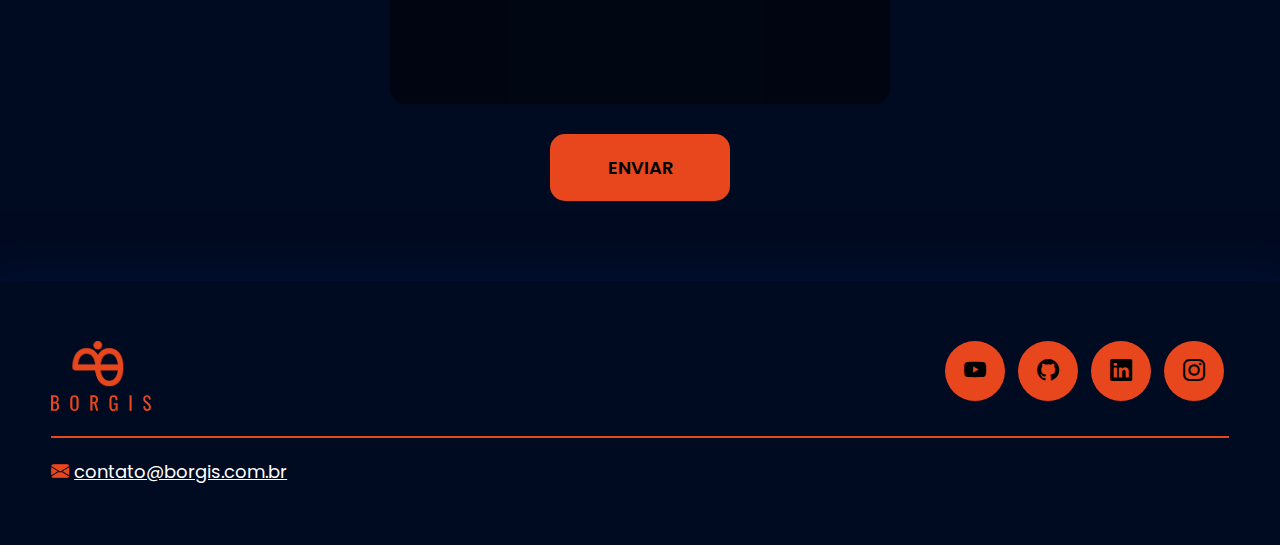
==== commit 57211809: "adicionada pagina simples para downloads de utilidades" ====
--- a/index.html
+++ b/index.html
@@ -33,6 +33,7 @@
                     <li><a href="#especialidades">Especialidades</a></li>
                     <li><a href="#sobre">Sobre</a></li>
                     <li><a href="#portfolio">Projetos</a></li>
+                    <li><a href="htmls/downloads.html">Downloads</a></li>
                 </ul>
             </nav><!-- menu-desktop -->
 
@@ -60,6 +61,7 @@
                         <li><a href="#sobre">Sobre</a></li>
                         <li><a href="#portfolio">Projetos</a></li>
                         <li><a href="#contato">Contato</a></li>
+                        <li><a href="htmls/downloads.html">Downloads</a></li>
                     </ul>
                 </nav><!-- nav-menu-mobile -->
             </div> <!-- fim-menu-mobile -->
@@ -80,7 +82,7 @@
                         <h1>TRANSFORMANDO IDEIAS EM REALIDADE<SPAN>.</SPAN></h1>
                         <p>Transformar ideias em soluções reais é a minha missão. Do conceito ao código, cada projeto é um novo desafio a ser conquistado. Eu vivo a paixão pela programação, cada linha de código é uma expressão de criatividade e dedicação.</p>
                         <div class="btn-contato">
-                            <a href="#">
+                            <a href="#contato">
                                 <button>
                                     Entre em contato
                                 </button>
@@ -136,10 +138,10 @@
                         <p>Seja para desenvolver soluções inteligentes para automação comercial ou explorar novas possibilidades no vasto mundo do desenvolvimento de software, estou sempre pronto para enfrentar novos desafios e transformar ideias em realidade.</p>
 
                         <div class="btn-social">
-                            <a href="#"><button><i class="bi bi-youtube"></i></button></a>
-                            <a href="#"><button><i class="bi bi-github"></i></button></a>
-                            <a href="#"><button><i class="bi bi-linkedin"></i></button></a>
-                            <a href="#"><button><i class="bi bi-instagram"></i></button></a>
+                            <a href="https://www.youtube.com/channel/UC1sPVSWYnlMRBhVPsnJVEnA" target="_blank"><button><i class="bi bi-youtube"></i></button></a>
+                            <a href="https://github.com/devborgis" target="_blank"><button><i class="bi bi-github"></i></button></a>
+                            <a href="https://www.linkedin.com/in/vinicius-borges-gomes-198bb5217/" target="_blank"><button><i class="bi bi-linkedin"></i></button></a>
+                            <a href="https://www.instagram.com/ceoborgis/" target="_blank"><button><i class="bi bi-instagram"></i></button></a>
                         </div> <!-- FIM-BTN-SOCIAL -->
                     </div> <!-- fim-txt-sobre --> 
 
@@ -153,7 +155,7 @@
                 <div class="flex">
                     <div class="img-port">
                             <iframe scrolling="no" src="https://borgis.com.br/htmls/relatorios.html" width="100%" height="100%"></iframe>  
-                            <div class="overlay">
+                            <div class="overlay" id="rlsBorgis">
                                 Borgis - Relatórios Personalizados
                             </div>         
                     </div> <!-- fim-img-port -->                   
@@ -187,10 +189,10 @@
                         <img src="/assets/imgs/logo-borgis.svg" alt="Logo borgis">
                     </div>
                     <div class="btn-social">
-                        <a href="#"><button><i class="bi bi-youtube"></i></button></a>
-                        <a href="#"><button><i class="bi bi-github"></i></button></a>
-                        <a href="#"><button><i class="bi bi-linkedin"></i></button></a>
-                        <a href="#"><button><i class="bi bi-instagram"></i></button></a>
+                        <a href="https://www.youtube.com/channel/UC1sPVSWYnlMRBhVPsnJVEnA" target="_blank"><button><i class="bi bi-youtube"></i></button></a>
+                        <a href="https://github.com/devborgis" target="_blank"><button><i class="bi bi-github"></i></button></a>
+                        <a href="https://www.linkedin.com/in/vinicius-borges-gomes-198bb5217/" target="_blank"><button><i class="bi bi-linkedin"></i></button></a>
+                        <a href="https://www.instagram.com/ceoborgis/" target="_blank"><button><i class="bi bi-instagram"></i></button></a>
                     </div> <!-- fim-btn-social -->
                 </div>
             </div> <!-- fim-da-linha -->
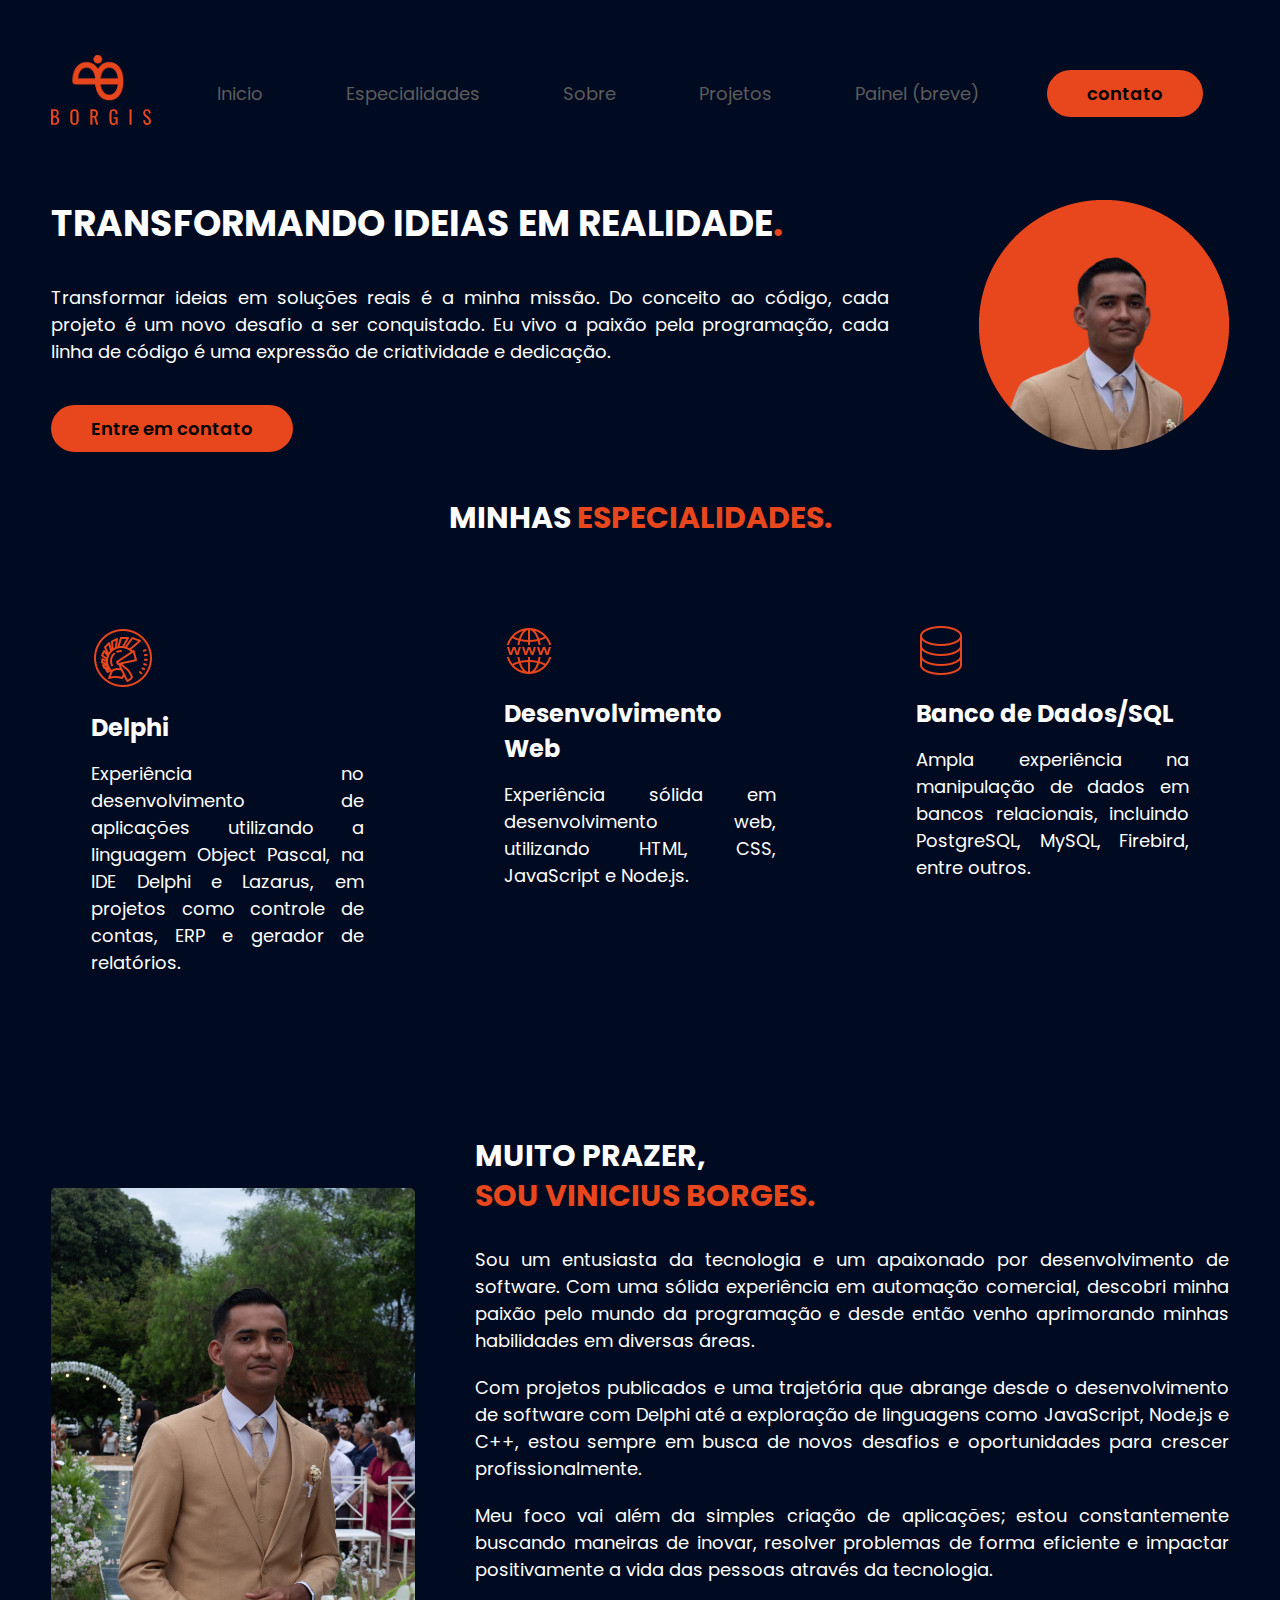
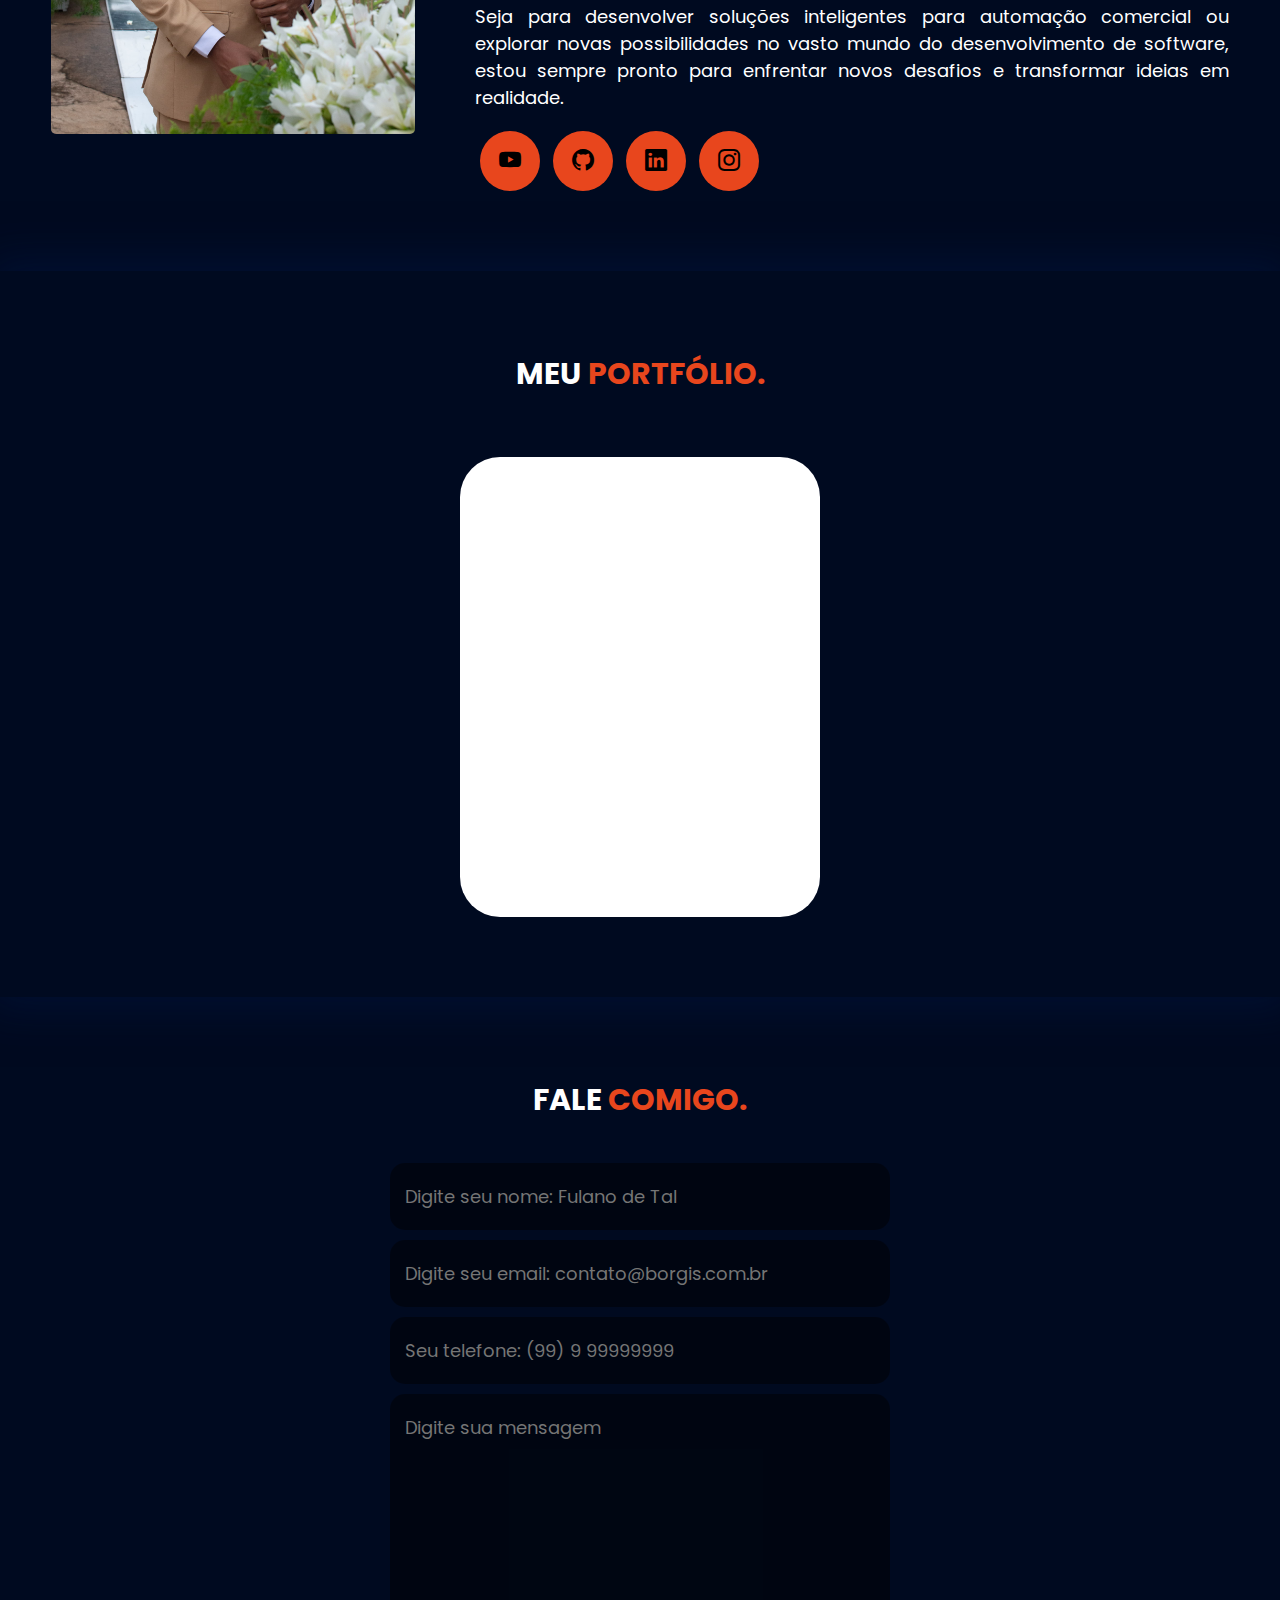
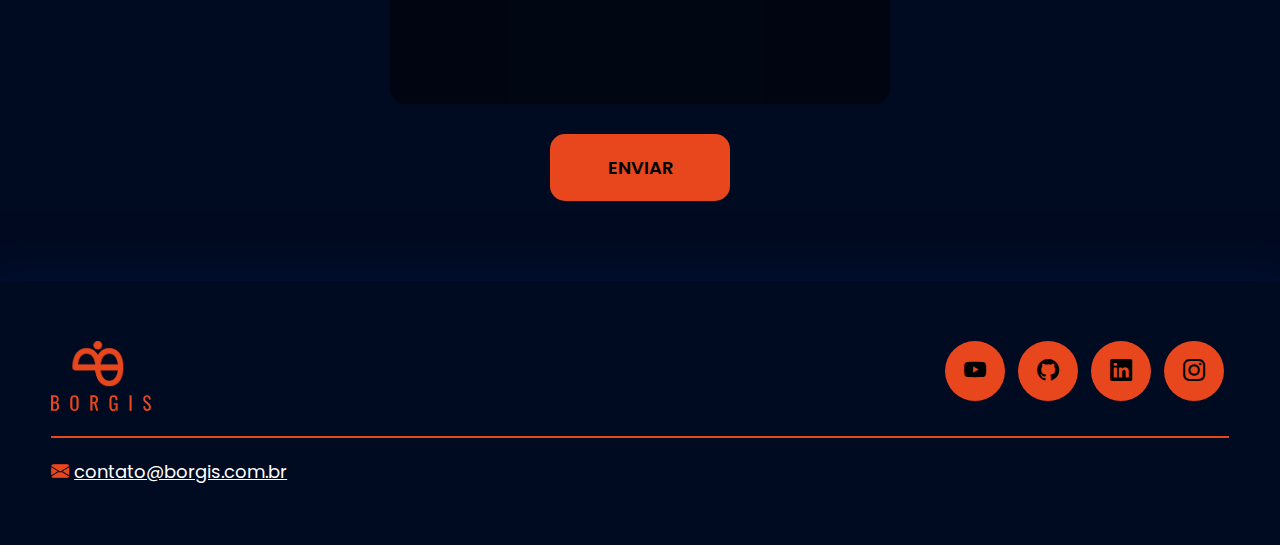
==== commit 5bd1c546: "add: novos arquivos "Em Desenvolvimento"" ====
--- a/index.html
+++ b/index.html
@@ -33,7 +33,7 @@
                     <li><a href="#especialidades">Especialidades</a></li>
                     <li><a href="#sobre">Sobre</a></li>
                     <li><a href="#portfolio">Projetos</a></li>
-                    <li><a href="htmls/downloads.html">Downloads</a></li>
+                    <li><a href="htmls/user-login.html">Painel (breve)</a></li>
                 </ul>
             </nav><!-- menu-desktop -->
 
@@ -61,7 +61,7 @@
                         <li><a href="#sobre">Sobre</a></li>
                         <li><a href="#portfolio">Projetos</a></li>
                         <li><a href="#contato">Contato</a></li>
-                        <li><a href="htmls/downloads.html">Downloads</a></li>
+                        <li><a href="htmls/user-login.html">Painel (breve)</a></li>
                     </ul>
                 </nav><!-- nav-menu-mobile -->
             </div> <!-- fim-menu-mobile -->
